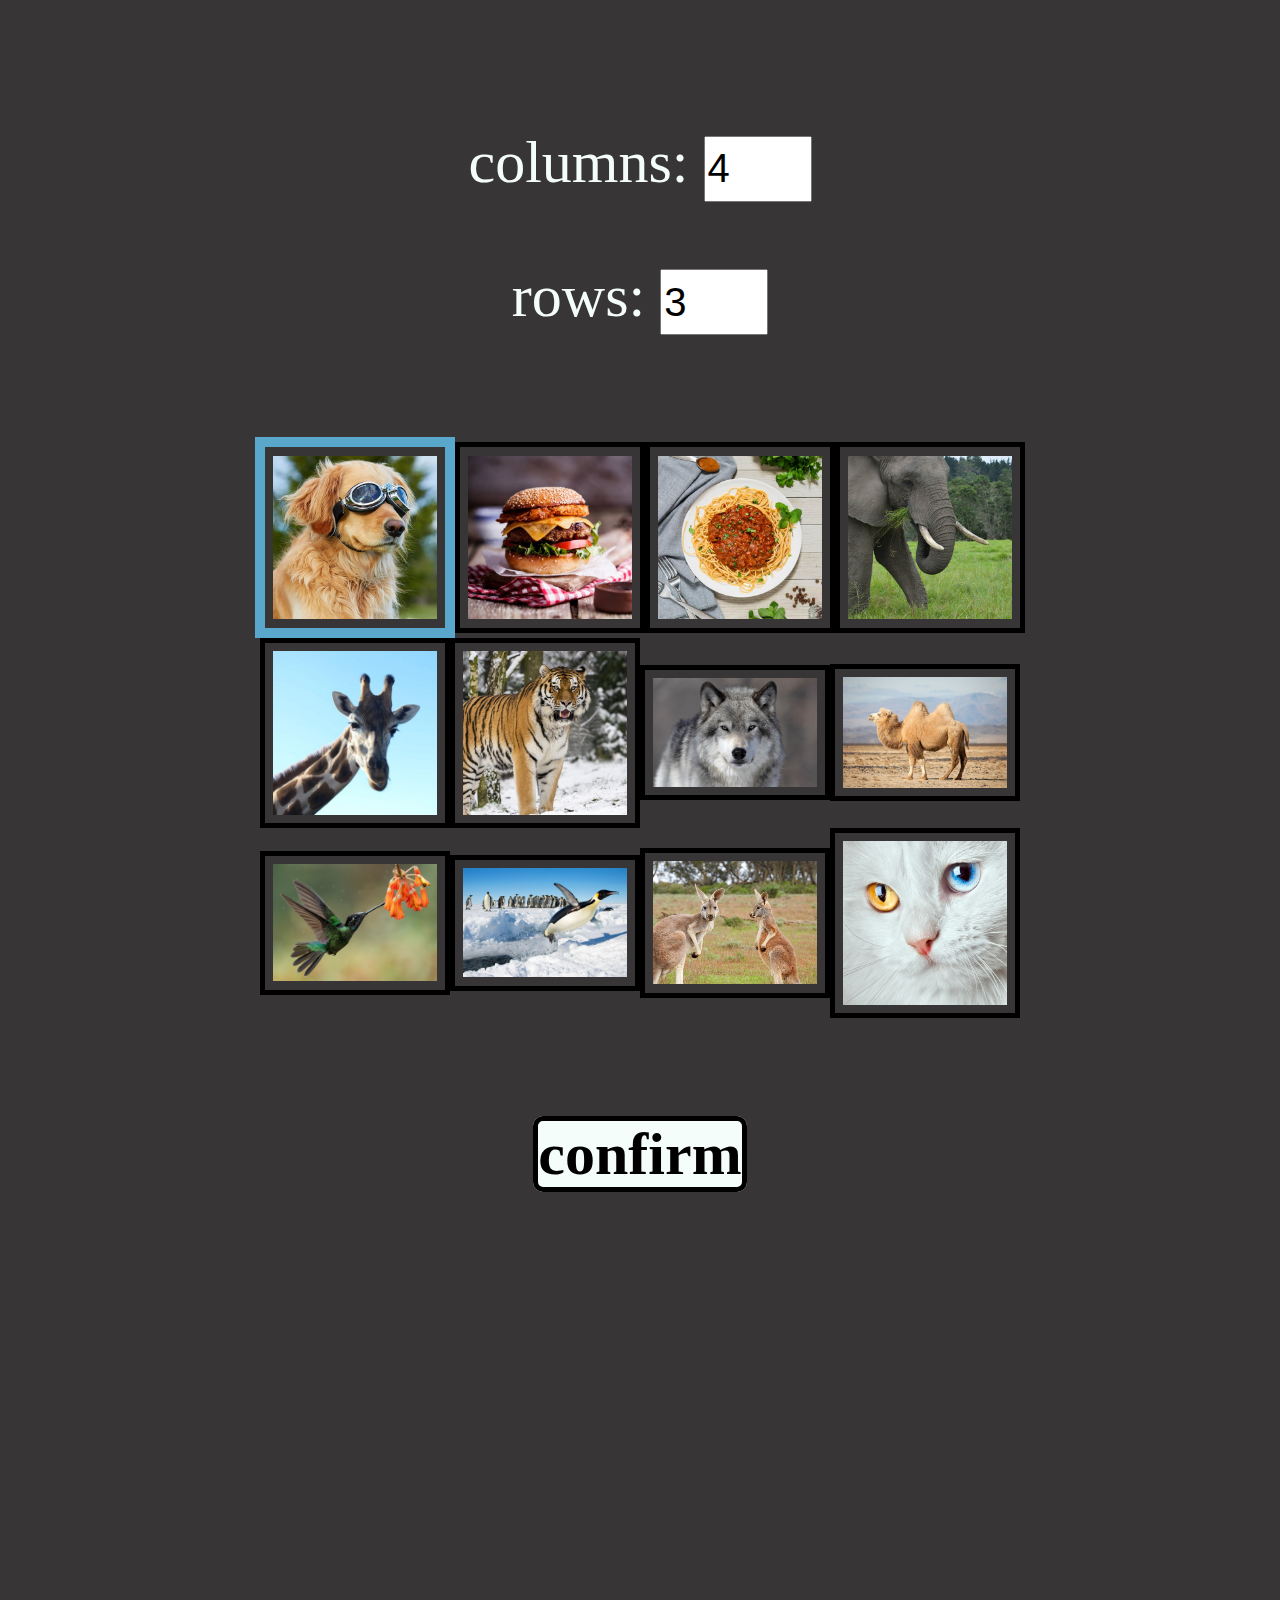
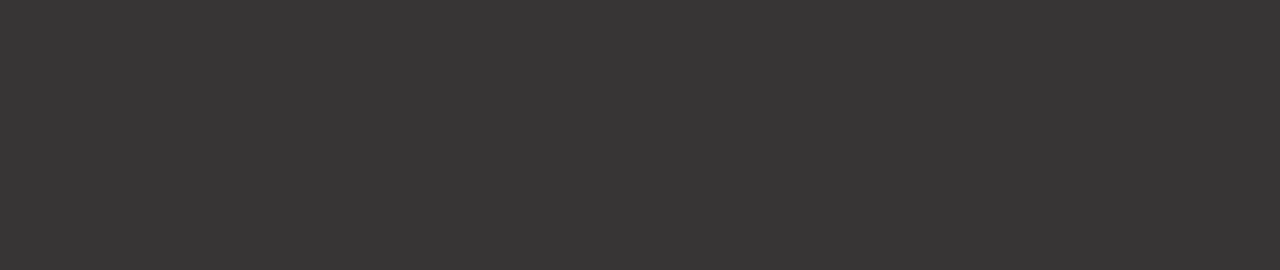
==== lista2/game.html @ 714157d0 "menu in list 1, whole list 2 - puzzle" ====
<!DOCTYPE html>
<html lang="en">
<head>
    <meta charset="UTF-8">
    <title>Game</title>
    <link rel="stylesheet" href="gameStyle.css">
    <script src="gameJS.js"></script>
</head>
<body>
    <label for="columns">columns: </label><input type="number" id="columns" min="1" max="12" required="required" value="4">
    <p></p>
    <label for="rows">rows: </label><input type="number" id="rows" min="1" max="12" required="required" value="3">
    <div id="images"></div>

    <a id="confirm" href="#canvas"><b>confirm</b></a>

    <p></p>
    <canvas id="canvas"></canvas>

</body>
</html>
---- lista2/gameStyle.css ----
:root {

    --primary-color: #000000;
    --secondary-color: #f4fdfa;
    --third-color: #373535;
    --hover-color: #999359;
    --clicked-color: #59a7cb;

}

body {
    font-family: Candara, serif;
    margin: 0;
    background-color: var(--third-color);
    font-size: 60px;
    text-align: center;
    align-items: center;
    justify-content: center;
    padding: 10%;
    box-sizing: border-box;
    color: var(--secondary-color);
}

input {
    height: 60px;
    width: 100px;
    font-size: 40px;
}

div {
    display: flex;
    padding: 10%;
    width: 80%;
    height: 50%;
    flex-wrap: wrap;
    align-items: center;
    justify-content: center;
}

img {
    padding: 1%;
    width: 20%;
    height: 20%;
    max-height: 200px;
    max-width: 200px;
    display: block;
    border: 5px solid var(--primary-color);
}

div > img:hover {
    border: 5px solid var(--hover-color);
}

img[chosen] {
    border: 10px solid var(--clicked-color);
}

a {
    width: auto;
    text-decoration: none;
    color: var(--primary-color);
    border: 5px solid var(--primary-color);
    background-color: var(--secondary-color);
    border-radius: 10px;
}

canvas {
    display: block;
    margin-left: auto;
    margin-right: auto;
    margin-top: 10%;

    height: 100%;
    width: 100%;
    max-height: 900px;
    max-width: 900px;
}
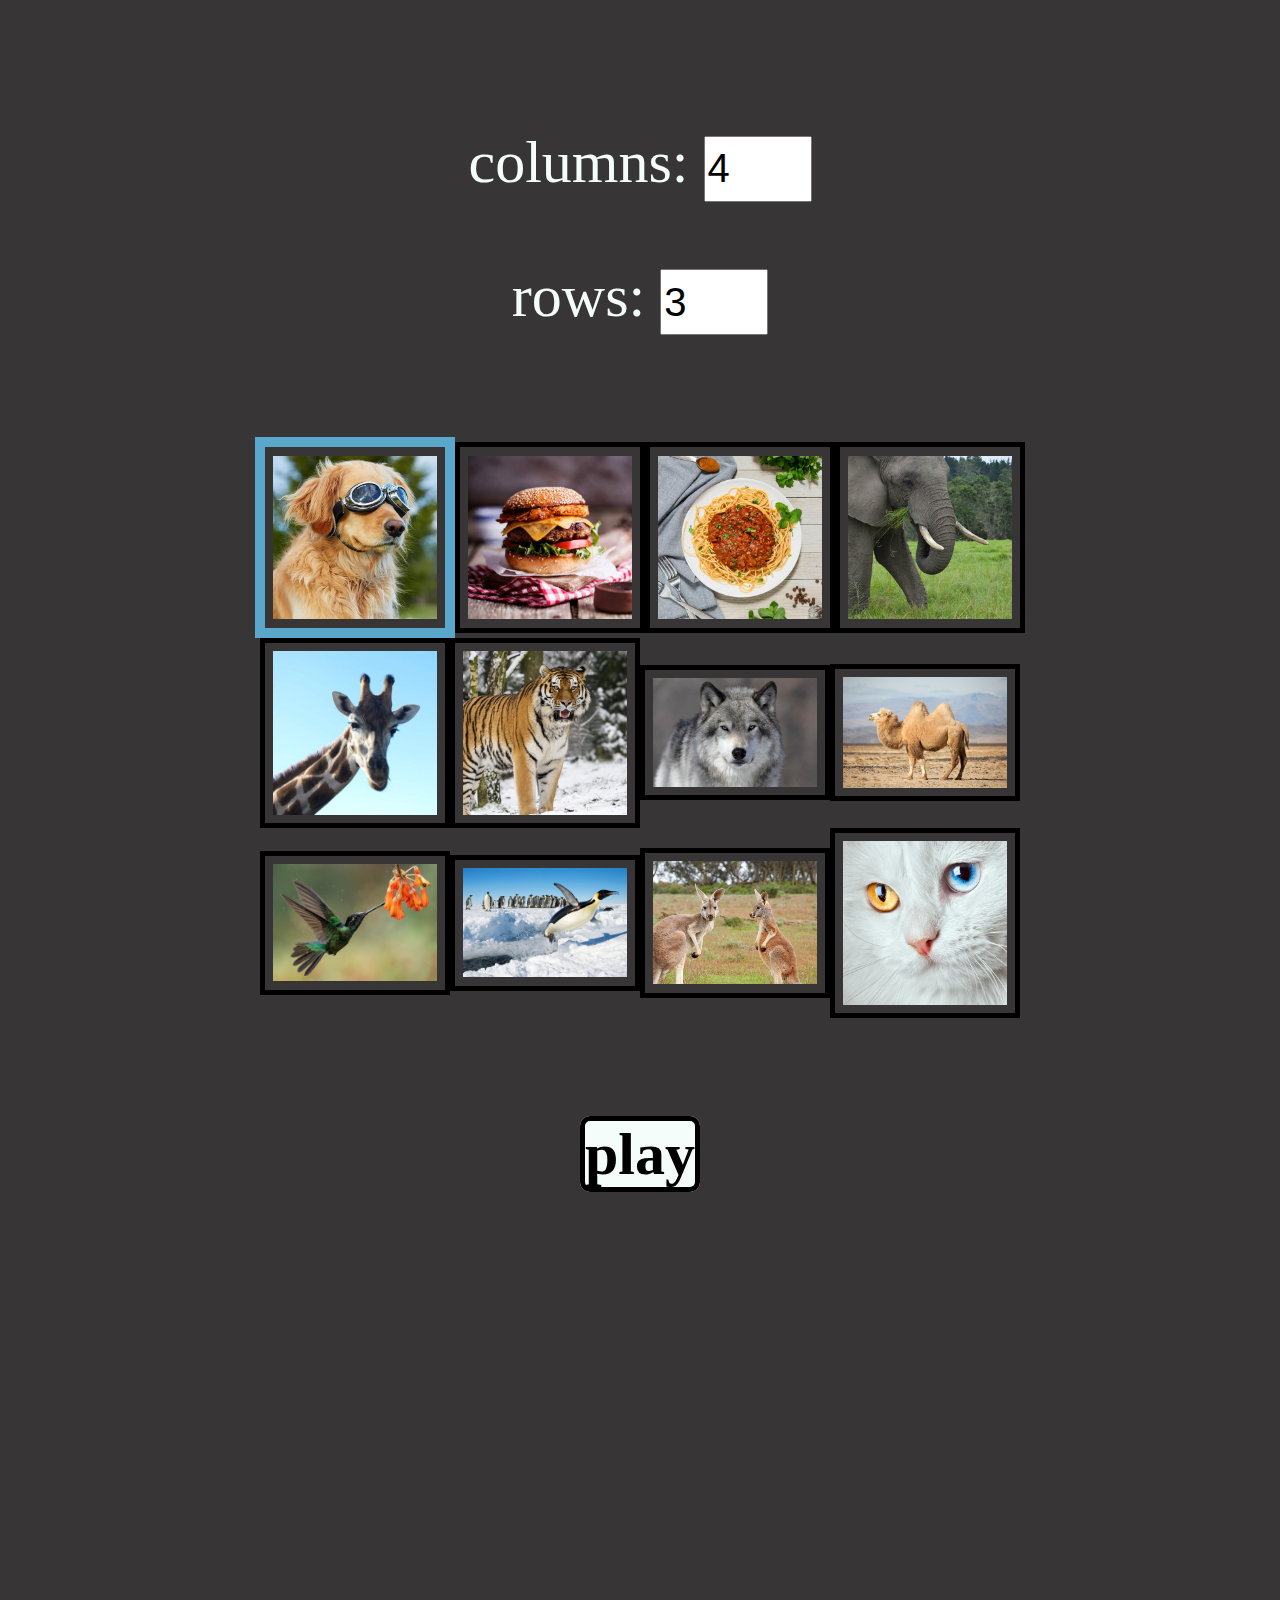
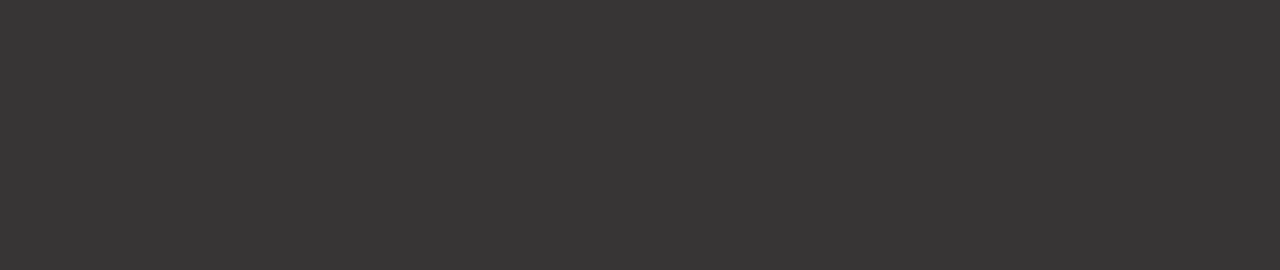
==== commit d9e0da13: "change name of button" ====
--- a/lista2/game.html
+++ b/lista2/game.html
@@ -12,10 +12,10 @@
     <label for="rows">rows: </label><input type="number" id="rows" min="1" max="12" required="required" value="3">
     <div id="images"></div>
 
-    <a id="confirm" href="#canvas"><b>confirm</b></a>
+    <a id="confirm" href="#canvas"><b>play</b></a>
 
     <p></p>
     <canvas id="canvas"></canvas>
-
+    <label id="state"></label>
 </body>
 </html>--- a/lista2/gameStyle.css
+++ b/lista2/gameStyle.css
@@ -76,3 +76,7 @@
     max-width: 900px;
 }
 
+#state {
+    padding-top: 5%;
+    font-size: 30px;
+}
